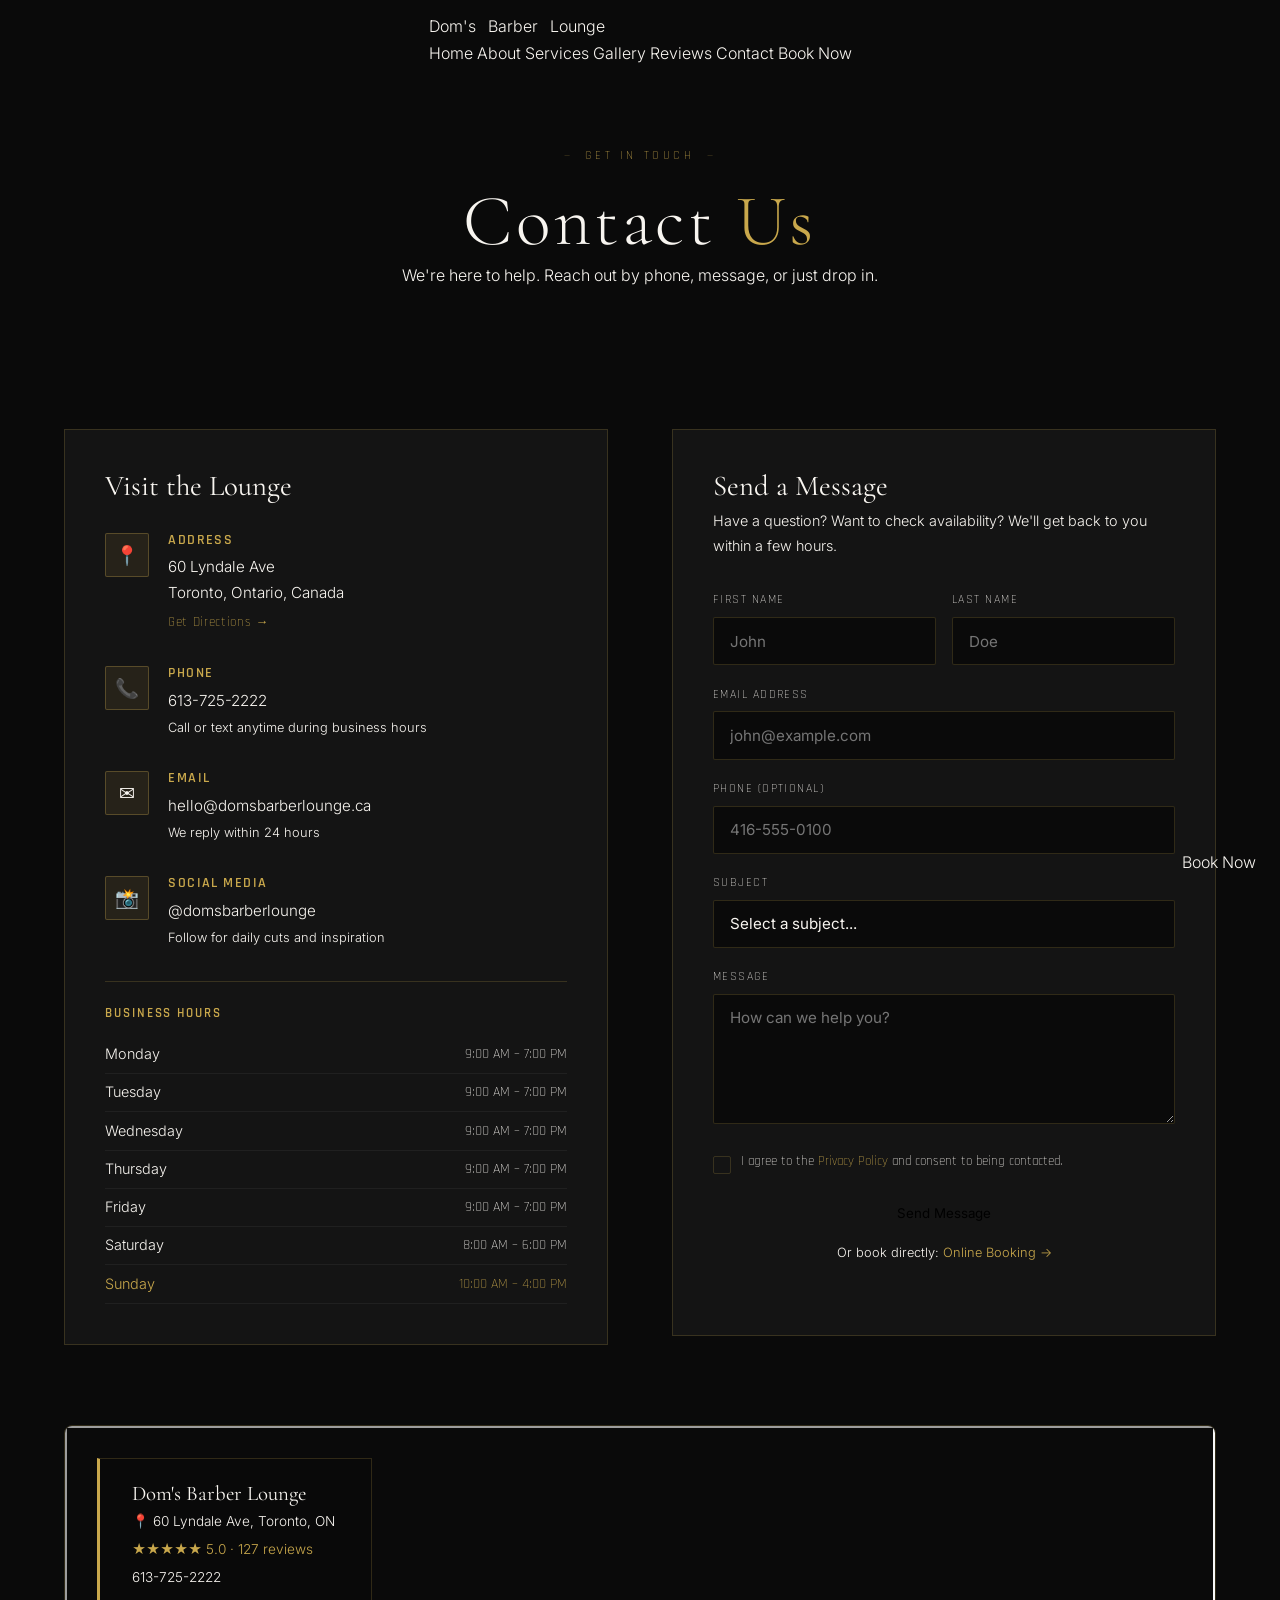
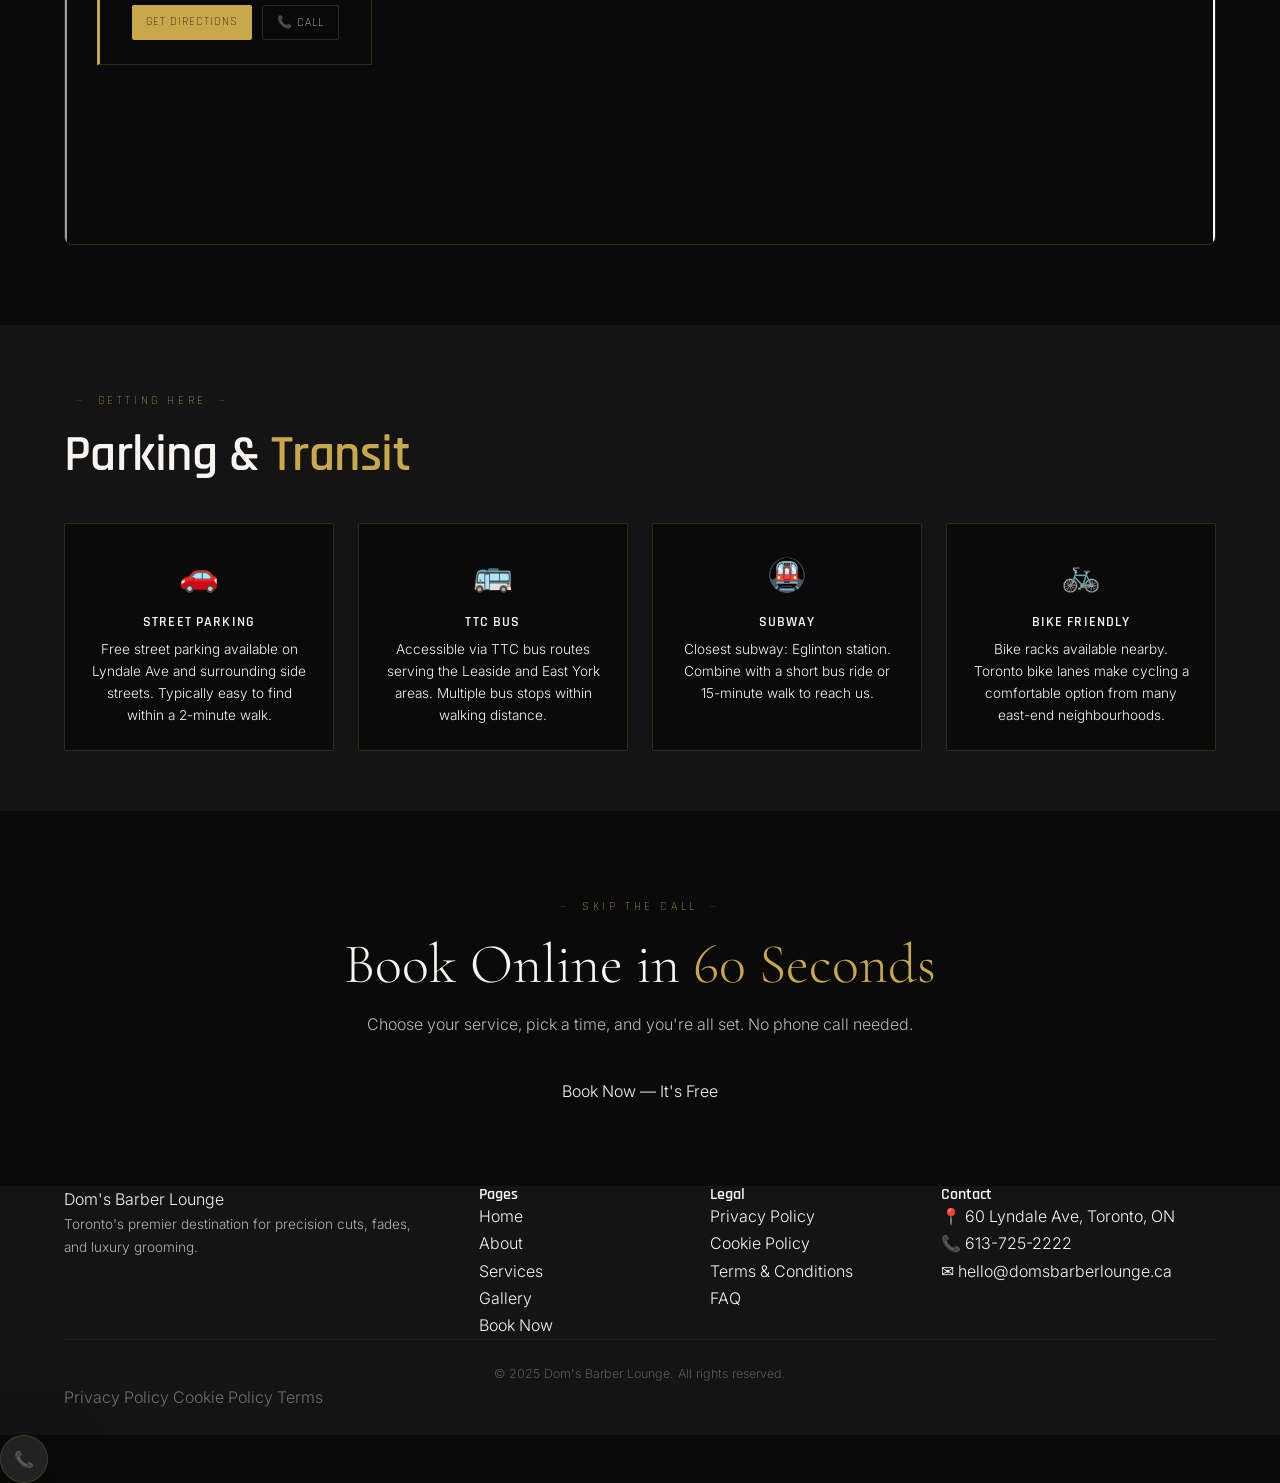
==== pages/contact.html @ 16a7e5fc "Add website" ====
<!DOCTYPE html>
<html lang="en">
<head>
<meta charset="UTF-8">
<meta name="viewport" content="width=device-width, initial-scale=1.0">
<title>Contact – Dom's Barber Lounge | 60 Lyndale Ave Toronto</title>
<meta name="description" content="Contact Dom's Barber Lounge at 60 Lyndale Ave, Toronto. Call 613-725-2222, send a message, or get directions. Book online anytime.">
<link rel="canonical" href="https://domsbarberlounge.ca/pages/contact.html">
<link rel="preconnect" href="https://fonts.googleapis.com">
<link rel="preconnect" href="https://fonts.gstatic.com" crossorigin>
<link href="https://fonts.googleapis.com/css2?family=Cormorant+Garamond:wght@300;400;500;600;700&family=Rajdhani:wght@300;400;500;600;700&family=Inter:wght@300;400;500;600&display=swap" rel="stylesheet">
<link rel="stylesheet" href="../css/style.css">
<style>
.contact-hero{padding:140px 0 60px;background:var(--black);text-align:center}
.contact-hero h1{font-family:var(--font-display);font-size:clamp(2.5rem,6vw,4.5rem);color:var(--white);font-weight:300;letter-spacing:.05em}
.contact-hero h1 span{color:var(--gold)}
.contact-layout{display:grid;grid-template-columns:1fr 1fr;gap:4rem;padding:80px 0;align-items:start}
@media(max-width:768px){.contact-layout{grid-template-columns:1fr;gap:3rem}}
.contact-info-card{background:var(--charcoal);border:1px solid var(--border);padding:2.5rem}
.contact-info-card h2{font-family:var(--font-display);font-size:1.8rem;color:var(--white);font-weight:400;margin-bottom:2rem}
.contact-item{display:flex;gap:1.2rem;margin-bottom:2rem;align-items:flex-start}
.contact-icon{width:44px;height:44px;background:rgba(201,168,76,.1);border:1px solid rgba(201,168,76,.3);display:flex;align-items:center;justify-content:center;font-size:1.2rem;flex-shrink:0;border-radius:2px}
.contact-item-info h3{font-family:var(--font-heading);font-size:.9rem;letter-spacing:.1em;text-transform:uppercase;color:var(--gold);margin-bottom:.3rem}
.contact-item-info p,.contact-item-info a{color:var(--text-muted);font-size:.95rem;text-decoration:none;transition:color .3s}
.contact-item-info a:hover{color:var(--gold)}
.hours-grid{margin-top:2rem;border-top:1px solid var(--border);padding-top:1.5rem}
.hours-grid h3{font-family:var(--font-heading);font-size:.8rem;letter-spacing:.15em;text-transform:uppercase;color:var(--gold);margin-bottom:1rem}
.hours-row{display:flex;justify-content:space-between;padding:.4rem 0;border-bottom:1px solid rgba(255,255,255,.05);font-size:.9rem}
.hours-row .day{color:var(--text-muted)}
.hours-row .time{color:var(--white);font-family:var(--font-heading)}
.hours-row.today .day,.hours-row.today .time{color:var(--gold)}
/* Form */
.contact-form-wrap{background:var(--charcoal);border:1px solid var(--border);padding:2.5rem}
.contact-form-wrap h2{font-family:var(--font-display);font-size:1.8rem;color:var(--white);font-weight:400;margin-bottom:.5rem}
.contact-form-wrap p{color:var(--text-muted);font-size:.9rem;margin-bottom:2rem}
.form-group{margin-bottom:1.2rem}
.form-group label{display:block;font-family:var(--font-heading);font-size:.75rem;letter-spacing:.12em;text-transform:uppercase;color:var(--text-muted);margin-bottom:.4rem}
.form-group input,.form-group textarea,.form-group select{width:100%;background:var(--black);border:1px solid var(--border);color:var(--white);padding:.85rem 1rem;font-family:var(--font-body);font-size:.95rem;outline:none;transition:border-color .3s;box-sizing:border-box;border-radius:2px}
.form-group input:focus,.form-group textarea:focus,.form-group select:focus{border-color:var(--gold)}
.form-group textarea{height:130px;resize:vertical}
.form-group select option{background:var(--black)}
.form-row{display:grid;grid-template-columns:1fr 1fr;gap:1rem}
@media(max-width:500px){.form-row{grid-template-columns:1fr}}
/* Map */
.map-section{padding:0 0 80px}
.map-container{position:relative;border:1px solid var(--border);overflow:hidden}
.map-container iframe{width:100%;height:450px;display:block;filter:grayscale(30%) contrast(1.1)}
.map-overlay-card{position:absolute;top:2rem;left:2rem;background:rgba(10,10,10,.92);border:1px solid var(--border);padding:1.5rem 2rem;backdrop-filter:blur(10px);border-left:3px solid var(--gold)}
.map-overlay-card h3{font-family:var(--font-display);font-size:1.3rem;color:var(--white);font-weight:400}
.map-overlay-card p{color:var(--text-muted);font-size:.85rem;margin:.3rem 0}
.map-overlay-card .gold{color:var(--gold)}
.map-actions{display:flex;gap:.6rem;margin-top:1rem;flex-wrap:wrap}
.map-actions a{font-family:var(--font-heading);font-size:.75rem;letter-spacing:.08em;text-transform:uppercase;padding:.4rem .9rem;border-radius:2px;text-decoration:none;transition:all .3s}
.map-dir{background:var(--gold);color:var(--black)}
.map-dir:hover{background:var(--gold-light)}
.map-call{background:transparent;border:1px solid var(--border);color:var(--white)}
.map-call:hover{border-color:var(--gold);color:var(--gold)}
@media(max-width:500px){.map-overlay-card{position:static;border-left:none;border-top:3px solid var(--gold)}}
/* Parking & Transit */
.practical-section{background:var(--charcoal);padding:60px 0}
.practical-grid{display:grid;grid-template-columns:repeat(auto-fit,minmax(220px,1fr));gap:1.5rem;margin-top:2.5rem}
.practical-card{background:var(--black);border:1px solid var(--border);padding:1.5rem;text-align:center;border-radius:2px}
.practical-card .icon{font-size:2rem;margin-bottom:.8rem}
.practical-card h3{font-family:var(--font-heading);font-size:.9rem;letter-spacing:.08em;text-transform:uppercase;color:var(--white);margin-bottom:.5rem}
.practical-card p{font-size:.85rem;color:var(--text-muted);line-height:1.6}
</style>
</head>
<body>
<nav class="navbar" id="navbar">
  <div class="container">
    <a href="../index.html" class="logo">Dom's <span>Barber</span> Lounge</a>
    <button class="hamburger" id="hamburger" aria-label="Menu"><span></span><span></span><span></span></button>
    <ul class="nav-links" id="navLinks">
      <li><a href="../index.html">Home</a></li>
      <li><a href="about.html">About</a></li>
      <li><a href="services.html">Services</a></li>
      <li><a href="gallery.html">Gallery</a></li>
      <li><a href="reviews.html">Reviews</a></li>
      <li><a href="contact.html" class="active">Contact</a></li>
      <li><a href="book.html" class="btn-nav">Book Now</a></li>
    </ul>
  </div>
</nav>

<section class="contact-hero">
  <div class="container">
    <p class="section-label">Get in Touch</p>
    <h1>Contact <span>Us</span></h1>
    <p>We're here to help. Reach out by phone, message, or just drop in.</p>
  </div>
</section>

<section style="background:var(--black)">
  <div class="container">
    <div class="contact-layout">
      <div>
        <div class="contact-info-card">
          <h2>Visit the Lounge</h2>
          <div class="contact-item">
            <div class="contact-icon">📍</div>
            <div class="contact-item-info">
              <h3>Address</h3>
              <p>60 Lyndale Ave<br>Toronto, Ontario, Canada</p>
              <a href="https://maps.google.com/?q=60+Lyndale+Ave+Toronto+Ontario" target="_blank" rel="noopener" style="display:inline-block;margin-top:.4rem;color:var(--gold);font-family:var(--font-heading);font-size:.8rem;letter-spacing:.05em">Get Directions →</a>
            </div>
          </div>
          <div class="contact-item">
            <div class="contact-icon">📞</div>
            <div class="contact-item-info">
              <h3>Phone</h3>
              <a href="tel:6137252222">613-725-2222</a>
              <p style="font-size:.8rem;margin-top:.2rem">Call or text anytime during business hours</p>
            </div>
          </div>
          <div class="contact-item">
            <div class="contact-icon">✉</div>
            <div class="contact-item-info">
              <h3>Email</h3>
              <a href="mailto:hello@domsbarberlounge.ca">hello@domsbarberlounge.ca</a>
              <p style="font-size:.8rem;margin-top:.2rem">We reply within 24 hours</p>
            </div>
          </div>
          <div class="contact-item">
            <div class="contact-icon">📸</div>
            <div class="contact-item-info">
              <h3>Social Media</h3>
              <a href="https://instagram.com/domsbarberlounge" target="_blank" rel="noopener">@domsbarberlounge</a>
              <p style="font-size:.8rem;margin-top:.2rem">Follow for daily cuts and inspiration</p>
            </div>
          </div>

          <div class="hours-grid">
            <h3>Business Hours</h3>
            <div class="hours-row" id="mon"><span class="day">Monday</span><span class="time">9:00 AM – 7:00 PM</span></div>
            <div class="hours-row" id="tue"><span class="day">Tuesday</span><span class="time">9:00 AM – 7:00 PM</span></div>
            <div class="hours-row" id="wed"><span class="day">Wednesday</span><span class="time">9:00 AM – 7:00 PM</span></div>
            <div class="hours-row" id="thu"><span class="day">Thursday</span><span class="time">9:00 AM – 7:00 PM</span></div>
            <div class="hours-row" id="fri"><span class="day">Friday</span><span class="time">9:00 AM – 7:00 PM</span></div>
            <div class="hours-row" id="sat"><span class="day">Saturday</span><span class="time">8:00 AM – 6:00 PM</span></div>
            <div class="hours-row" id="sun"><span class="day">Sunday</span><span class="time">10:00 AM – 4:00 PM</span></div>
          </div>
        </div>
      </div>

      <div class="contact-form-wrap">
        <h2>Send a Message</h2>
        <p>Have a question? Want to check availability? We'll get back to you within a few hours.</p>
        <div class="form-row">
          <div class="form-group">
            <label for="cfName">First Name</label>
            <input type="text" id="cfName" placeholder="John" autocomplete="given-name">
          </div>
          <div class="form-group">
            <label for="cfLast">Last Name</label>
            <input type="text" id="cfLast" placeholder="Doe" autocomplete="family-name">
          </div>
        </div>
        <div class="form-group">
          <label for="cfEmail">Email Address</label>
          <input type="email" id="cfEmail" placeholder="john@example.com" autocomplete="email">
        </div>
        <div class="form-group">
          <label for="cfPhone">Phone (optional)</label>
          <input type="tel" id="cfPhone" placeholder="416-555-0100" autocomplete="tel">
        </div>
        <div class="form-group">
          <label for="cfSubject">Subject</label>
          <select id="cfSubject">
            <option value="">Select a subject...</option>
            <option>Booking Question</option>
            <option>Pricing Inquiry</option>
            <option>Service Question</option>
            <option>Event / Group Booking</option>
            <option>Partnership / Collaboration</option>
            <option>Other</option>
          </select>
        </div>
        <div class="form-group">
          <label for="cfMessage">Message</label>
          <textarea id="cfMessage" placeholder="How can we help you?"></textarea>
        </div>
        <div class="form-group" style="display:flex;align-items:center;gap:.6rem">
          <input type="checkbox" id="cfConsent" style="width:auto;background:none;border:1px solid var(--border);padding:0;width:18px;height:18px;accent-color:var(--gold)">
          <label for="cfConsent" style="font-size:.8rem;text-transform:none;letter-spacing:0;color:var(--text-muted);cursor:pointer">I agree to the <a href="privacy-policy.html" style="color:var(--gold)">Privacy Policy</a> and consent to being contacted.</label>
        </div>
        <button class="btn-primary" onclick="submitContact()" style="width:100%">Send Message</button>
        <p style="font-size:.8rem;color:var(--text-muted);margin-top:1rem;text-align:center">Or book directly: <a href="book.html" style="color:var(--gold)">Online Booking →</a></p>
      </div>
    </div>
  </div>
</section>

<!-- Map -->
<section class="map-section" style="background:var(--black)">
  <div class="container">
    <div class="map-container">
      <iframe
        src="https://www.google.com/maps/embed?pb=!1m18!1m12!1m3!1d2884.9!2d-79.35!3d43.69!2m3!1f0!2f0!3f0!3m2!1i1024!2i768!4f13.1!3m3!1m2!1s0x0%3A0x0!2s60+Lyndale+Ave%2C+Toronto%2C+ON!5e0!3m2!1sen!2sca!4v1"
        loading="lazy"
        referrerpolicy="no-referrer-when-downgrade"
        title="Dom's Barber Lounge location map"
        aria-label="Map showing Dom's Barber Lounge at 60 Lyndale Ave Toronto">
      </iframe>
      <div class="map-overlay-card">
        <h3>Dom's Barber Lounge</h3>
        <p>📍 60 Lyndale Ave, Toronto, ON</p>
        <p class="gold">★★★★★ 5.0 · 127 reviews</p>
        <p style="margin-top:.3rem">613-725-2222</p>
        <div class="map-actions">
          <a href="https://maps.google.com/?q=60+Lyndale+Ave+Toronto+Ontario" target="_blank" rel="noopener" class="map-dir">Get Directions</a>
          <a href="tel:6137252222" class="map-call">📞 Call</a>
        </div>
      </div>
    </div>
  </div>
</section>

<!-- Practical Info -->
<section class="practical-section">
  <div class="container">
    <p class="section-label">Getting Here</p>
    <h2 class="section-title">Parking & <span class="gold">Transit</span></h2>
    <div class="practical-grid">
      <div class="practical-card">
        <div class="icon">🚗</div>
        <h3>Street Parking</h3>
        <p>Free street parking available on Lyndale Ave and surrounding side streets. Typically easy to find within a 2-minute walk.</p>
      </div>
      <div class="practical-card">
        <div class="icon">🚌</div>
        <h3>TTC Bus</h3>
        <p>Accessible via TTC bus routes serving the Leaside and East York areas. Multiple bus stops within walking distance.</p>
      </div>
      <div class="practical-card">
        <div class="icon">🚇</div>
        <h3>Subway</h3>
        <p>Closest subway: Eglinton station. Combine with a short bus ride or 15-minute walk to reach us.</p>
      </div>
      <div class="practical-card">
        <div class="icon">🚲</div>
        <h3>Bike Friendly</h3>
        <p>Bike racks available nearby. Toronto bike lanes make cycling a comfortable option from many east-end neighbourhoods.</p>
      </div>
    </div>
  </div>
</section>

<section class="booking-banner">
  <div class="container" style="text-align:center">
    <p class="section-label">Skip the Call</p>
    <h2 style="font-family:var(--font-display);font-size:clamp(2rem,5vw,3.5rem);color:var(--white);font-weight:300">Book Online in <span class="gold">60 Seconds</span></h2>
    <p style="color:rgba(255,255,255,.7);margin:1rem 0 2.5rem">Choose your service, pick a time, and you're all set. No phone call needed.</p>
    <a href="book.html" class="btn-primary">Book Now — It's Free</a>
  </div>
</section>

<footer class="footer">
  <div class="container">
    <div class="footer-grid">
      <div class="footer-brand">
        <div class="footer-logo">Dom's <span>Barber</span> Lounge</div>
        <p>Toronto's premier destination for precision cuts, fades, and luxury grooming.</p>
      </div>
      <div class="footer-links"><h4>Pages</h4><ul>
        <li><a href="../index.html">Home</a></li>
        <li><a href="about.html">About</a></li>
        <li><a href="services.html">Services</a></li>
        <li><a href="gallery.html">Gallery</a></li>
        <li><a href="book.html">Book Now</a></li>
      </ul></div>
      <div class="footer-links"><h4>Legal</h4><ul>
        <li><a href="privacy-policy.html">Privacy Policy</a></li>
        <li><a href="cookie-policy.html">Cookie Policy</a></li>
        <li><a href="terms.html">Terms & Conditions</a></li>
        <li><a href="faq.html">FAQ</a></li>
      </ul></div>
      <div class="footer-contact"><h4>Contact</h4>
        <p>📍 60 Lyndale Ave, Toronto, ON</p>
        <p>📞 <a href="tel:6137252222">613-725-2222</a></p>
        <p>✉ hello@domsbarberlounge.ca</p>
      </div>
    </div>
    <div class="footer-bottom">
      <p>&copy; 2025 Dom's Barber Lounge. All rights reserved.</p>
      <div class="footer-legal">
        <a href="privacy-policy.html">Privacy Policy</a>
        <a href="cookie-policy.html">Cookie Policy</a>
        <a href="terms.html">Terms</a>
      </div>
    </div>
  </div>
</footer>

<a href="book.html" class="sticky-book">Book Now</a>
<a href="tel:6137252222" class="sticky-call">📞</a>

<script src="../js/main.js"></script>
<script>
// Highlight today's hours
const days = ['sun','mon','tue','wed','thu','fri','sat'];
const today = days[new Date().getDay()];
const todayRow = document.getElementById(today);
if(todayRow) todayRow.classList.add('today');

function submitContact() {
  const name = document.getElementById('cfName').value.trim();
  const email = document.getElementById('cfEmail').value.trim();
  const msg = document.getElementById('cfMessage').value.trim();
  const consent = document.getElementById('cfConsent').checked;
  if(!name || !email || !msg) { alert('Please fill in all required fields.'); return; }
  if(!consent) { alert('Please agree to the Privacy Policy to proceed.'); return; }
  const btn = document.querySelector('.contact-form-wrap .btn-primary');
  btn.textContent = '✓ Message Sent! We\'ll be in touch soon.';
  btn.style.background = '#2d7a2d';
  btn.disabled = true;
  setTimeout(() => { btn.textContent = 'Send Message'; btn.style.background = ''; btn.disabled = false; }, 5000);
}
</script>
</body>
</html>
---- css/style.css ----
/* ========================================
   DOM'S BARBER LOUNGE — PREMIUM CSS
   Version 1.0 | domsbarberlounge.ca
   ======================================== */

/* ── CSS VARIABLES ── */
:root {
  --black: #0a0a0a;
  --charcoal: #141414;
  --dark: #1a1a1a;
  --dark-2: #222222;
  --dark-3: #2a2a2a;
  --white: #f8f5f0;
  --white-dim: rgba(248,245,240,0.7);
  --gold: #c9a84c;
  --gold-light: #e6c872;
  --gold-dim: rgba(201,168,76,0.3);
  --gold-bg: rgba(201,168,76,0.08);
  --border: rgba(201,168,76,0.2);
  --border-subtle: rgba(248,245,240,0.08);
  --shadow: 0 20px 60px rgba(0,0,0,0.5);
  --shadow-gold: 0 0 40px rgba(201,168,76,0.15);
  --radius: 4px;
  --radius-lg: 8px;
  --font-display: 'Cormorant Garamond', Georgia, serif;
  --font-heading: 'Rajdhani', 'Arial Narrow', sans-serif;
  --font-body: 'Inter', system-ui, sans-serif;
  --transition: all 0.3s cubic-bezier(0.4, 0, 0.2, 1);
  --nav-height: 80px;
}

/* ── RESET & BASE ── */
*, *::before, *::after { box-sizing: border-box; margin: 0; padding: 0; }

html {
  scroll-behavior: smooth;
  font-size: 16px;
  -webkit-text-size-adjust: 100%;
}

body {
  background: var(--black);
  color: var(--white);
  font-family: var(--font-body);
  font-weight: 300;
  line-height: 1.7;
  overflow-x: hidden;
}

img { max-width: 100%; height: auto; display: block; }
a { color: inherit; text-decoration: none; transition: var(--transition); }
a:hover { color: var(--gold); }
ul { list-style: none; }
button { cursor: pointer; font-family: inherit; border: none; background: none; }

/* Skip to content for accessibility */
.skip-link {
  position: absolute; top: -40px; left: 0; background: var(--gold);
  color: var(--black); padding: 8px 16px; z-index: 9999;
  transition: top 0.3s;
}
.skip-link:focus { top: 0; }

/* ── TYPOGRAPHY ── */
h1, h2, h3, h4 { font-family: var(--font-heading); font-weight: 600; line-height: 1.1; }
h1 { font-size: clamp(3rem, 8vw, 7rem); letter-spacing: -0.02em; }
h2 { font-size: clamp(2rem, 5vw, 3.5rem); }
h3 { font-size: clamp(1.2rem, 3vw, 1.8rem); }

.gold { color: var(--gold); }
.gold-link { color: var(--gold); }
.gold-link:hover { color: var(--gold-light); }

/* ── LAYOUT ── */
.container {
  max-width: 1200px;
  margin: 0 auto;
  padding: 0 24px;
}

.section {
  padding: 100px 0;
}

.dark-section {
  background: var(--charcoal);
}

/* ── BUTTONS ── */
.btn-gold {
  display: inline-flex;
  align-items: center;
  gap: 8px;
  background: var(--gold);
  color: var(--black);
  font-family: var(--font-heading);
  font-weight: 600;
  font-size: 0.95rem;
  letter-spacing: 0.08em;
  text-transform: uppercase;
  padding: 14px 28px;
  border-radius: var(--radius);
  transition: var(--transition);
  border: 1px solid var(--gold);
  cursor: pointer;
}
.btn-gold:hover {
  background: var(--gold-light);
  border-color: var(--gold-light);
  color: var(--black);
  transform: translateY(-2px);
  box-shadow: 0 8px 30px rgba(201,168,76,0.3);
}
.btn-gold.btn-lg { padding: 18px 36px; font-size: 1rem; }

.btn-outline {
  display: inline-flex;
  align-items: center;
  gap: 8px;
  background: transparent;
  color: var(--white);
  font-family: var(--font-heading);
  font-weight: 600;
  font-size: 0.95rem;
  letter-spacing: 0.08em;
  text-transform: uppercase;
  padding: 14px 28px;
  border-radius: var(--radius);
  border: 1px solid rgba(248,245,240,0.3);
  transition: var(--transition);
  cursor: pointer;
}
.btn-outline:hover {
  border-color: var(--gold);
  color: var(--gold);
  transform: translateY(-2px);
}
.btn-outline.btn-lg { padding: 18px 36px; font-size: 1rem; }

.btn-outline-sm {
  display: inline-flex;
  align-items: center;
  gap: 6px;
  background: transparent;
  color: var(--white-dim);
  font-family: var(--font-heading);
  font-size: 0.8rem;
  letter-spacing: 0.06em;
  text-transform: uppercase;
  padding: 8px 16px;
  border-radius: var(--radius);
  border: 1px solid var(--border-subtle);
  transition: var(--transition);
  cursor: pointer;
}
.btn-outline-sm:hover {
  border-color: var(--gold);
  color: var(--gold);
}

.btn-text {
  background: none;
  border: none;
  color: var(--white-dim);
  font-size: 0.85rem;
  cursor: pointer;
  margin-top: 12px;
  display: block;
  width: 100%;
  text-align: center;
  transition: color 0.2s;
}
.btn-text:hover { color: var(--white); }

/* ── SECTION HEADERS ── */
.section-header {
  text-align: center;
  margin-bottom: 64px;
}
.section-label {
  display: inline-block;
  font-family: var(--font-heading);
  font-size: 0.75rem;
  letter-spacing: 0.3em;
  text-transform: uppercase;
  color: var(--gold);
  margin-bottom: 16px;
  position: relative;
}
.section-label::before,
.section-label::after {
  content: '—';
  margin: 0 12px;
  opacity: 0.5;
}
.section-title {
  font-family: var(--font-heading);
  font-size: clamp(2rem, 4vw, 3.2rem);
  font-weight: 600;
  letter-spacing: -0.01em;
  margin-bottom: 16px;
}
.section-sub {
  color: var(--white-dim);
  font-size: 1.05rem;
  max-width: 500px;
  margin: 0 auto;
}
.section-cta {
  display: flex;
  justify-content: center;
  gap: 16px;
  margin-top: 48px;
  flex-wrap: wrap;
}

/* ── COOKIE BANNER ── */
.cookie-banner {
  position: fixed;
  bottom: 24px;
  left: 50%;
  transform: translateX(-50%);
  background: var(--dark-2);
  border: 1px solid var(--border);
  border-radius: var(--radius-lg);
  padding: 20px 28px;
  z-index: 10000;
  max-width: 600px;
  width: calc(100% - 48px);
  box-shadow: var(--shadow);
  backdrop-filter: blur(20px);
  animation: slideUp 0.4s ease;
}
.cookie-content {
  display: flex;
  align-items: center;
  gap: 20px;
  flex-wrap: wrap;
}
.cookie-content p { font-size: 0.88rem; color: var(--white-dim); flex: 1; min-width: 200px; }
.cookie-content a { color: var(--gold); }
.cookie-btns { display: flex; gap: 10px; align-items: center; }

/* ── NAVBAR ── */
.navbar {
  position: fixed;
  top: 0;
  left: 0;
  right: 0;
  z-index: 1000;
  height: var(--nav-height);
  display: flex;
  align-items: center;
  transition: var(--transition);
  background: transparent;
}
.navbar.scrolled {
  background: rgba(10,10,10,0.95);
  backdrop-filter: blur(20px);
  border-bottom: 1px solid var(--border);
  box-shadow: 0 4px 30px rgba(0,0,0,0.5);
}
.nav-container {
  max-width: 1200px;
  margin: 0 auto;
  padding: 0 24px;
  display: flex;
  align-items: center;
  gap: 32px;
  width: 100%;
}
.logo {
  display: flex;
  align-items: center;
  gap: 12px;
  text-decoration: none;
  flex-shrink: 0;
}
.logo-icon {
  color: var(--gold);
  font-size: 1.2rem;
  line-height: 1;
}
.logo-text {
  display: flex;
  flex-direction: column;
  line-height: 1;
}
.logo-main {
  font-family: var(--font-heading);
  font-size: 1.3rem;
  font-weight: 700;
  letter-spacing: 0.2em;
  color: var(--white);
}
.logo-sub {
  font-family: var(--font-heading);
  font-size: 0.55rem;
  letter-spacing: 0.35em;
  color: var(--gold);
  margin-top: 2px;
}
.nav-links {
  display: flex;
  align-items: center;
  gap: 4px;
  flex: 1;
  justify-content: center;
}
.nav-link {
  font-family: var(--font-heading);
  font-size: 0.82rem;
  letter-spacing: 0.15em;
  text-transform: uppercase;
  color: var(--white-dim);
  padding: 8px 12px;
  border-radius: var(--radius);
  transition: var(--transition);
  position: relative;
}
.nav-link::after {
  content: '';
  position: absolute;
  bottom: 4px; left: 12px; right: 12px;
  height: 1px;
  background: var(--gold);
  transform: scaleX(0);
  transition: transform 0.3s ease;
}
.nav-link:hover, .nav-link.active {
  color: var(--white);
}
.nav-link:hover::after, .nav-link.active::after {
  transform: scaleX(1);
}
.nav-cta {
  display: flex;
  align-items: center;
  gap: 12px;
  flex-shrink: 0;
}
.btn-call {
  display: flex;
  align-items: center;
  gap: 6px;
  font-family: var(--font-heading);
  font-size: 0.82rem;
  letter-spacing: 0.08em;
  color: var(--white-dim);
  transition: var(--transition);
}
.btn-call:hover { color: var(--gold); }
.hamburger {
  display: none;
  flex-direction: column;
  gap: 5px;
  padding: 8px;
  cursor: pointer;
  background: none;
  border: none;
  margin-left: auto;
}
.hamburger span {
  display: block;
  width: 24px;
  height: 2px;
  background: var(--white);
  transition: var(--transition);
  border-radius: 2px;
}
.hamburger.open span:nth-child(1) { transform: rotate(45deg) translate(5px, 5px); }
.hamburger.open span:nth-child(2) { opacity: 0; }
.hamburger.open span:nth-child(3) { transform: rotate(-45deg) translate(5px, -5px); }

/* ── MOBILE MENU ── */
.mobile-menu {
  position: fixed;
  top: var(--nav-height);
  left: 0;
  right: 0;
  background: var(--charcoal);
  border-bottom: 1px solid var(--border);
  z-index: 999;
  padding: 24px;
  transform: translateY(-100%);
  opacity: 0;
  pointer-events: none;
  transition: all 0.35s cubic-bezier(0.4,0,0.2,1);
}
.mobile-menu.open {
  transform: translateY(0);
  opacity: 1;
  pointer-events: all;
}
.mobile-menu ul { display: flex; flex-direction: column; gap: 4px; }
.mobile-menu a {
  display: block;
  font-family: var(--font-heading);
  font-size: 1.1rem;
  letter-spacing: 0.1em;
  text-transform: uppercase;
  color: var(--white-dim);
  padding: 12px 16px;
  border-radius: var(--radius);
  transition: var(--transition);
}
.mobile-menu a:hover { color: var(--gold); background: var(--gold-bg); }

/* ── HERO ── */
.hero {
  position: relative;
  min-height: 100vh;
  display: flex;
  align-items: center;
  justify-content: center;
  overflow: hidden;
  padding: var(--nav-height) 24px 0;
}
.hero-bg {
  position: absolute;
  inset: 0;
  z-index: 0;
}
.hero-grid {
  position: absolute;
  inset: 0;
  background-image:
    linear-gradient(rgba(201,168,76,0.04) 1px, transparent 1px),
    linear-gradient(90deg, rgba(201,168,76,0.04) 1px, transparent 1px);
  background-size: 60px 60px;
  animation: gridFade 8s ease-in-out infinite alternate;
}
.hero-gradient {
  position: absolute;
  inset: 0;
  background:
    radial-gradient(ellipse 80% 60% at 50% 40%, rgba(201,168,76,0.08) 0%, transparent 60%),
    radial-gradient(ellipse 60% 80% at 20% 60%, rgba(201,168,76,0.04) 0%, transparent 50%),
    linear-gradient(180deg, rgba(10,10,10,0) 0%, rgba(10,10,10,0.4) 60%, rgba(10,10,10,0.9) 100%);
}
.hero-content {
  position: relative;
  z-index: 1;
  text-align: center;
  max-width: 900px;
}
.hero-badge {
  display: inline-flex;
  align-items: center;
  gap: 10px;
  background: var(--gold-bg);
  border: 1px solid var(--border);
  border-radius: 100px;
  padding: 8px 20px;
  font-size: 0.82rem;
  color: var(--white-dim);
  margin-bottom: 32px;
  animation: fadeInDown 0.8s ease 0.2s both;
}
.hero-badge .star { color: var(--gold); font-size: 0.75rem; }
.hero-title {
  font-family: var(--font-heading);
  font-size: clamp(3.5rem, 10vw, 8rem);
  font-weight: 700;
  letter-spacing: 0.05em;
  line-height: 0.95;
  margin-bottom: 32px;
  display: flex;
  flex-direction: column;
  gap: 4px;
}
.title-line {
  display: block;
  animation: fadeInUp 0.8s ease both;
}
.title-line:nth-child(1) { animation-delay: 0.4s; }
.title-line:nth-child(2) { animation-delay: 0.6s; }
.title-line:nth-child(3) { animation-delay: 0.8s; }
.title-line.gold { color: var(--gold); font-style: italic; font-family: var(--font-display); font-size: 0.85em; }
.hero-sub {
  font-size: clamp(1rem, 2vw, 1.15rem);
  color: var(--white-dim);
  margin-bottom: 40px;
  line-height: 1.6;
  animation: fadeInUp 0.8s ease 1s both;
}
.hero-btns {
  display: flex;
  justify-content: center;
  gap: 16px;
  flex-wrap: wrap;
  margin-bottom: 64px;
  animation: fadeInUp 0.8s ease 1.2s both;
}
.hero-stats {
  display: flex;
  justify-content: center;
  align-items: center;
  gap: 0;
  animation: fadeInUp 0.8s ease 1.4s both;
}
.stat {
  display: flex;
  flex-direction: column;
  align-items: center;
  padding: 0 40px;
}
.stat-num {
  font-family: var(--font-heading);
  font-size: 2rem;
  font-weight: 700;
  color: var(--gold);
  line-height: 1;
}
.stat-label {
  font-size: 0.75rem;
  letter-spacing: 0.1em;
  color: var(--white-dim);
  margin-top: 4px;
  text-transform: uppercase;
}
.stat-divider {
  width: 1px;
  height: 40px;
  background: var(--border);
  flex-shrink: 0;
}
.hero-scroll {
  position: absolute;
  bottom: 40px;
  left: 50%;
  transform: translateX(-50%);
  display: flex;
  flex-direction: column;
  align-items: center;
  gap: 8px;
  z-index: 1;
  animation: fadeIn 1s ease 2s both;
}
.scroll-line {
  width: 1px;
  height: 40px;
  background: linear-gradient(180deg, var(--gold) 0%, transparent 100%);
  animation: scrollPulse 2s ease-in-out infinite;
}
.hero-scroll span {
  font-family: var(--font-heading);
  font-size: 0.65rem;
  letter-spacing: 0.3em;
  color: var(--white-dim);
  writing-mode: vertical-lr;
  text-transform: uppercase;
}

/* ── TRUST BAR ── */
.trust-bar {
  background: var(--charcoal);
  border-top: 1px solid var(--border);
  border-bottom: 1px solid var(--border);
  padding: 24px 0;
}
.trust-items {
  display: flex;
  justify-content: center;
  align-items: center;
  gap: 40px;
  flex-wrap: wrap;
}
.trust-item {
  display: flex;
  align-items: center;
  gap: 10px;
  font-family: var(--font-heading);
  font-size: 0.85rem;
  letter-spacing: 0.08em;
  text-transform: uppercase;
  color: var(--white-dim);
}

/* ── SERVICES ── */
.services-grid {
  display: grid;
  grid-template-columns: repeat(auto-fit, minmax(300px, 1fr));
  gap: 24px;
}
.service-card {
  background: var(--charcoal);
  border: 1px solid var(--border-subtle);
  border-radius: var(--radius-lg);
  padding: 36px 32px;
  transition: var(--transition);
  position: relative;
  overflow: hidden;
}
.service-card::before {
  content: '';
  position: absolute;
  top: 0; left: 0; right: 0;
  height: 2px;
  background: linear-gradient(90deg, transparent, var(--gold), transparent);
  transform: scaleX(0);
  transition: transform 0.4s ease;
}
.service-card:hover {
  border-color: var(--border);
  transform: translateY(-4px);
  box-shadow: var(--shadow-gold);
}
.service-card:hover::before { transform: scaleX(1); }
.service-card.featured {
  border-color: var(--gold);
  background: linear-gradient(135deg, var(--charcoal) 0%, rgba(201,168,76,0.05) 100%);
}
.service-badge {
  display: inline-block;
  background: var(--gold);
  color: var(--black);
  font-family: var(--font-heading);
  font-size: 0.7rem;
  letter-spacing: 0.15em;
  text-transform: uppercase;
  padding: 4px 12px;
  border-radius: 100px;
  margin-bottom: 16px;
  font-weight: 700;
}
.service-icon {
  margin-bottom: 20px;
  display: flex;
  align-items: center;
  justify-content: flex-start;
}
.service-card h3 {
  font-family: var(--font-heading);
  font-size: 1.4rem;
  font-weight: 600;
  letter-spacing: 0.05em;
  margin-bottom: 12px;
  color: var(--white);
}
.service-card p {
  color: var(--white-dim);
  font-size: 0.9rem;
  line-height: 1.6;
  margin-bottom: 16px;
}
.price {
  display: block;
  font-family: var(--font-heading);
  font-size: 1.5rem;
  font-weight: 700;
  color: var(--gold);
  margin-bottom: 16px;
}
.service-link {
  font-family: var(--font-heading);
  font-size: 0.82rem;
  letter-spacing: 0.1em;
  text-transform: uppercase;
  color: var(--gold);
  transition: var(--transition);
}
.service-link:hover { letter-spacing: 0.15em; }

/* ── GALLERY ── */
.gallery-grid {
  display: grid;
  grid-template-columns: repeat(auto-fit, minmax(300px, 1fr));
  gap: 24px;
}
.gallery-item {
  border-radius: var(--radius-lg);
  overflow: hidden;
  border: 1px solid var(--border-subtle);
  cursor: pointer;
  transition: var(--transition);
}
.gallery-item:hover {
  border-color: var(--border);
  transform: translateY(-4px);
  box-shadow: var(--shadow);
}
.before-after {
  display: grid;
  grid-template-columns: 1fr 1fr;
  height: 220px;
}
.ba-img {
  position: relative;
  overflow: hidden;
}
.placeholder-img {
  width: 100%;
  height: 100%;
  display: flex;
  flex-direction: column;
  align-items: center;
  justify-content: center;
  gap: 8px;
}
.ba-overlay {
  position: absolute;
  bottom: 8px;
  left: 50%;
  transform: translateX(-50%);
  font-family: var(--font-heading);
  font-size: 0.65rem;
  letter-spacing: 0.2em;
  background: rgba(0,0,0,0.7);
  color: var(--white-dim);
  padding: 3px 10px;
  border-radius: 100px;
  z-index: 2;
  pointer-events: none;
}
.ba-overlay.gold-overlay { background: var(--gold); color: var(--black); }
.gallery-info {
  padding: 16px 20px;
  background: var(--dark);
}
.gallery-info h4 {
  font-family: var(--font-heading);
  font-size: 1rem;
  letter-spacing: 0.05em;
  margin-bottom: 4px;
}
.gallery-info span { font-size: 0.8rem; color: var(--white-dim); }

/* ── WHY SECTION ── */
.why-layout {
  display: grid;
  grid-template-columns: 1fr 1fr;
  gap: 80px;
  align-items: center;
}
.why-desc {
  color: var(--white-dim);
  font-size: 1rem;
  line-height: 1.7;
  margin-bottom: 32px;
}
.why-list { display: flex; flex-direction: column; gap: 24px; }
.why-item {
  display: flex;
  gap: 16px;
  align-items: flex-start;
}
.why-icon {
  color: var(--gold);
  font-size: 1rem;
  flex-shrink: 0;
  margin-top: 4px;
}
.why-item h4 {
  font-family: var(--font-heading);
  font-size: 1.05rem;
  font-weight: 600;
  letter-spacing: 0.05em;
  margin-bottom: 4px;
}
.why-item p { font-size: 0.88rem; color: var(--white-dim); }
.why-visual {
  display: flex;
  flex-direction: column;
  gap: 24px;
}
.why-card {
  background: var(--charcoal);
  border: 1px solid var(--border);
  border-radius: var(--radius-lg);
  padding: 40px;
  text-align: center;
  box-shadow: var(--shadow-gold);
}
.why-number {
  font-family: var(--font-heading);
  font-size: 5rem;
  font-weight: 700;
  color: var(--white);
  line-height: 1;
  margin-bottom: 8px;
}
.why-number span { color: var(--gold); }
.why-card p { color: var(--white-dim); font-size: 0.9rem; margin-bottom: 8px; }
.stars-row { color: var(--gold); letter-spacing: 0.1em; font-size: 1rem; }
.stars-row.small { font-size: 0.8rem; }
.why-card span { font-size: 0.8rem; color: var(--white-dim); }
.why-badge-grid {
  display: grid;
  grid-template-columns: 1fr 1fr;
  gap: 16px;
}
.badge-item {
  background: var(--charcoal);
  border: 1px solid var(--border-subtle);
  border-radius: var(--radius);
  padding: 24px;
  text-align: center;
  transition: var(--transition);
}
.badge-item:hover { border-color: var(--border); }
.badge-num {
  display: block;
  font-family: var(--font-heading);
  font-size: 2rem;
  font-weight: 700;
  color: var(--gold);
  line-height: 1;
  margin-bottom: 4px;
}
.badge-item span:last-child { font-size: 0.75rem; color: var(--white-dim); letter-spacing: 0.1em; text-transform: uppercase; }

/* ── REVIEWS ── */
.rating-summary {
  display: flex;
  justify-content: center;
  align-items: center;
  gap: 20px;
  margin-top: 8px;
}
.big-rating {
  font-family: var(--font-heading);
  font-size: 4rem;
  font-weight: 700;
  color: var(--gold);
  line-height: 1;
}
.reviews-grid {
  display: grid;
  grid-template-columns: repeat(auto-fit, minmax(300px, 1fr));
  gap: 24px;
}
.review-card {
  background: var(--dark);
  border: 1px solid var(--border-subtle);
  border-radius: var(--radius-lg);
  padding: 28px;
  transition: var(--transition);
}
.review-card:hover {
  border-color: var(--border);
  transform: translateY(-3px);
}
.review-header {
  display: flex;
  align-items: center;
  gap: 12px;
  margin-bottom: 16px;
}
.reviewer-avatar {
  width: 44px;
  height: 44px;
  border-radius: 50%;
  background: var(--dark-3);
  display: flex;
  align-items: center;
  justify-content: center;
  font-family: var(--font-heading);
  font-size: 1.1rem;
  font-weight: 700;
  color: var(--white);
  flex-shrink: 0;
}
.review-header h4 {
  font-family: var(--font-heading);
  font-size: 1rem;
  font-weight: 600;
  letter-spacing: 0.03em;
}
.google-icon {
  width: 28px;
  height: 28px;
  background: #4285f4;
  color: white;
  border-radius: 50%;
  display: flex;
  align-items: center;
  justify-content: center;
  font-weight: 700;
  font-size: 0.85rem;
  margin-left: auto;
  flex-shrink: 0;
}
.review-card p {
  color: var(--white-dim);
  font-size: 0.88rem;
  line-height: 1.7;
  margin-bottom: 12px;
  font-style: italic;
}
.review-date {
  font-size: 0.75rem;
  color: rgba(248,245,240,0.4);
}

/* ── MEET THE BARBER ── */
.meet-layout {
  display: grid;
  grid-template-columns: 1fr 1.5fr;
  gap: 80px;
  align-items: center;
}
.meet-photo-frame {
  position: relative;
  aspect-ratio: 3/4;
  max-width: 400px;
}
.meet-photo-placeholder {
  width: 100%;
  height: 100%;
  background: var(--dark-2);
  border: 1px solid var(--border);
  border-radius: var(--radius-lg);
  display: flex;
  flex-direction: column;
  align-items: center;
  justify-content: center;
  gap: 16px;
  font-family: var(--font-heading);
  font-size: 2rem;
  font-weight: 700;
  letter-spacing: 0.2em;
  color: var(--gold);
}
.meet-badge-floating {
  position: absolute;
  bottom: 20px;
  right: -20px;
  background: var(--gold);
  color: var(--black);
  padding: 12px 20px;
  border-radius: var(--radius);
  display: flex;
  align-items: center;
  gap: 8px;
  font-family: var(--font-heading);
  font-size: 0.8rem;
  font-weight: 700;
  letter-spacing: 0.1em;
  text-transform: uppercase;
  box-shadow: 0 10px 30px rgba(201,168,76,0.3);
}
.meet-desc {
  color: var(--white-dim);
  font-size: 1rem;
  line-height: 1.7;
  margin-bottom: 16px;
}
.meet-credentials {
  display: flex;
  flex-direction: column;
  gap: 12px;
  margin-top: 24px;
}
.credential {
  display: flex;
  align-items: center;
  gap: 12px;
  font-size: 0.9rem;
  color: var(--white-dim);
}
.credential-icon { color: var(--gold); flex-shrink: 0; }

/* ── BOOKING BANNER ── */
.booking-banner {
  position: relative;
  padding: 80px 0;
  overflow: hidden;
  text-align: center;
}
.banner-bg {
  position: absolute;
  inset: 0;
  background: linear-gradient(135deg, rgba(201,168,76,0.12) 0%, rgba(201,168,76,0.03) 100%);
  border-top: 1px solid var(--border);
  border-bottom: 1px solid var(--border);
}
.banner-content { position: relative; z-index: 1; }
.banner-content h2 {
  font-family: var(--font-heading);
  font-size: clamp(2rem, 4vw, 3rem);
  margin-bottom: 16px;
}
.banner-content p {
  color: var(--white-dim);
  font-size: 1.05rem;
  margin-bottom: 40px;
}
.banner-btns {
  display: flex;
  justify-content: center;
  gap: 16px;
  flex-wrap: wrap;
}

/* ── HOURS & LOCATION ── */
.location-layout {
  display: grid;
  grid-template-columns: 1fr 1.4fr;
  gap: 60px;
  align-items: start;
}
.location-info {
  display: flex;
  flex-direction: column;
  gap: 36px;
}
.info-block h3 {
  display: flex;
  align-items: center;
  gap: 8px;
  font-family: var(--font-heading);
  font-size: 1rem;
  letter-spacing: 0.1em;
  text-transform: uppercase;
  color: var(--gold);
  margin-bottom: 12px;
}
.info-block p {
  color: var(--white-dim);
  font-size: 0.9rem;
  line-height: 1.7;
  margin-bottom: 12px;
}
.hours-table { border-collapse: collapse; width: 100%; }
.hours-table td {
  padding: 6px 0;
  font-size: 0.88rem;
  color: var(--white-dim);
  border-bottom: 1px solid var(--border-subtle);
}
.hours-table td:first-child { color: var(--white); }
.hours-open { color: var(--gold) !important; }
.map-container {
  height: 420px;
  border-radius: var(--radius-lg);
  overflow: hidden;
  border: 1px solid var(--border);
}

/* ── FAQ ── */
.faq-container { max-width: 800px; }
.faq-list { display: flex; flex-direction: column; gap: 8px; }
.faq-item {
  background: var(--dark);
  border: 1px solid var(--border-subtle);
  border-radius: var(--radius);
  overflow: hidden;
}
.faq-question {
  width: 100%;
  display: flex;
  align-items: center;
  justify-content: space-between;
  padding: 20px 24px;
  font-family: var(--font-heading);
  font-size: 1rem;
  font-weight: 500;
  letter-spacing: 0.03em;
  color: var(--white);
  text-align: left;
  cursor: pointer;
  transition: var(--transition);
  background: none;
  border: none;
}
.faq-question:hover { color: var(--gold); }
.faq-question[aria-expanded="true"] { color: var(--gold); }
.faq-icon {
  font-size: 1.3rem;
  color: var(--gold);
  flex-shrink: 0;
  transition: transform 0.3s ease;
  font-weight: 300;
}
.faq-question[aria-expanded="true"] .faq-icon {
  transform: rotate(45deg);
}
.faq-answer {
  padding: 0 24px 20px;
}
.faq-answer p {
  color: var(--white-dim);
  font-size: 0.9rem;
  line-height: 1.7;
}

/* ── NEWSLETTER ── */
.newsletter-box {
  background: var(--charcoal);
  border: 1px solid var(--border);
  border-radius: var(--radius-lg);
  padding: 60px;
  display: grid;
  grid-template-columns: 1fr 1fr;
  gap: 60px;
  align-items: center;
}
.newsletter-content h2 {
  font-family: var(--font-heading);
  font-size: 2rem;
  margin-bottom: 12px;
}
.newsletter-content p { color: var(--white-dim); font-size: 0.9rem; line-height: 1.6; }
.form-group-inline {
  display: flex;
  gap: 0;
}
.form-group-inline input {
  flex: 1;
  background: var(--dark);
  border: 1px solid var(--border);
  border-right: none;
  border-radius: var(--radius) 0 0 var(--radius);
  color: var(--white);
  font-family: var(--font-body);
  font-size: 0.9rem;
  padding: 14px 20px;
  outline: none;
  transition: border-color 0.3s;
}
.form-group-inline input:focus { border-color: var(--gold); }
.form-group-inline input::placeholder { color: rgba(248,245,240,0.3); }
.form-group-inline .btn-gold {
  border-radius: 0 var(--radius) var(--radius) 0;
  white-space: nowrap;
}
.form-note {
  font-size: 0.75rem;
  color: rgba(248,245,240,0.4);
  margin-top: 10px;
}
.form-note a { color: var(--gold); }

/* ── FOOTER ── */
.footer { background: var(--charcoal); }
.footer-top { padding: 80px 0 60px; border-top: 1px solid var(--border); }
.footer-grid {
  display: grid;
  grid-template-columns: 2fr 1fr 1fr 1.5fr;
  gap: 48px;
}
.footer-brand .logo { margin-bottom: 20px; }
.footer-brand p {
  font-size: 0.85rem;
  color: var(--white-dim);
  line-height: 1.7;
  margin-bottom: 24px;
}
.social-links { display: flex; gap: 12px; }
.social-link {
  width: 40px;
  height: 40px;
  background: var(--dark);
  border: 1px solid var(--border-subtle);
  border-radius: 50%;
  display: flex;
  align-items: center;
  justify-content: center;
  color: var(--white-dim);
  transition: var(--transition);
}
.social-link:hover {
  background: var(--gold);
  border-color: var(--gold);
  color: var(--black);
  transform: translateY(-2px);
}
.footer-col h4 {
  font-family: var(--font-heading);
  font-size: 0.75rem;
  letter-spacing: 0.2em;
  text-transform: uppercase;
  color: var(--gold);
  margin-bottom: 20px;
}
.footer-col ul { display: flex; flex-direction: column; gap: 8px; }
.footer-col li a {
  font-size: 0.88rem;
  color: var(--white-dim);
  transition: var(--transition);
}
.footer-col li a:hover { color: var(--gold); padding-left: 4px; }
.footer-col p { font-size: 0.88rem; color: var(--white-dim); line-height: 1.7; }
.footer-bottom {
  padding: 24px 0;
  border-top: 1px solid var(--border-subtle);
}
.footer-bottom p {
  text-align: center;
  font-size: 0.78rem;
  color: rgba(248,245,240,0.3);
  line-height: 1.6;
}
.footer-bottom a { color: rgba(248,245,240,0.4); transition: color 0.2s; }
.footer-bottom a:hover { color: var(--gold); }
.seo-text { font-size: 0.7rem !important; color: rgba(248,245,240,0.15) !important; margin-top: 4px; }

/* ── STICKY BOOK ── */
.sticky-book {
  position: fixed;
  bottom: 24px;
  right: 24px;
  z-index: 500;
  display: flex;
  gap: 8px;
  flex-direction: column;
  align-items: flex-end;
}
.sticky-call {
  width: 48px;
  height: 48px;
  background: var(--dark-2);
  border: 1px solid var(--border);
  border-radius: 50%;
  display: flex;
  align-items: center;
  justify-content: center;
  color: var(--gold);
  transition: var(--transition);
  box-shadow: var(--shadow);
}
.sticky-call:hover {
  background: var(--gold);
  color: var(--black);
  border-color: var(--gold);
  transform: scale(1.1);
}
.sticky-book-btn {
  display: flex;
  align-items: center;
  gap: 8px;
  background: var(--gold);
  color: var(--black);
  font-family: var(--font-heading);
  font-size: 0.85rem;
  font-weight: 700;
  letter-spacing: 0.08em;
  text-transform: uppercase;
  padding: 12px 20px;
  border-radius: 100px;
  transition: var(--transition);
  box-shadow: 0 8px 30px rgba(201,168,76,0.4);
}
.sticky-book-btn:hover {
  background: var(--gold-light);
  transform: translateY(-2px);
  box-shadow: 0 12px 40px rgba(201,168,76,0.5);
}

/* ── CHAT WIDGET ── */
.chat-widget {
  position: fixed;
  bottom: 100px;
  right: 24px;
  z-index: 600;
}
.chat-toggle {
  width: 56px;
  height: 56px;
  background: var(--charcoal);
  border: 1px solid var(--border);
  border-radius: 50%;
  display: flex;
  align-items: center;
  justify-content: center;
  color: var(--gold);
  cursor: pointer;
  transition: var(--transition);
  box-shadow: var(--shadow);
  position: relative;
}
.chat-toggle:hover {
  background: var(--gold);
  color: var(--black);
  border-color: var(--gold);
  transform: scale(1.05);
}
.chat-badge {
  position: absolute;
  top: -4px;
  right: -4px;
  background: var(--gold);
  color: var(--black);
  font-size: 0.55rem;
  font-weight: 700;
  letter-spacing: 0.05em;
  padding: 2px 5px;
  border-radius: 100px;
  font-family: var(--font-heading);
}
.chat-box {
  position: absolute;
  bottom: 70px;
  right: 0;
  width: 360px;
  background: var(--charcoal);
  border: 1px solid var(--border);
  border-radius: var(--radius-lg);
  box-shadow: var(--shadow);
  overflow: hidden;
  animation: slideUp 0.3s ease;
}
.chat-header {
  background: var(--dark);
  padding: 16px 20px;
  display: flex;
  align-items: center;
  gap: 12px;
  border-bottom: 1px solid var(--border-subtle);
}
.chat-avatar {
  width: 40px;
  height: 40px;
  background: var(--gold);
  color: var(--black);
  border-radius: 50%;
  display: flex;
  align-items: center;
  justify-content: center;
  font-size: 1rem;
  flex-shrink: 0;
}
.chat-header strong {
  display: block;
  font-family: var(--font-heading);
  font-size: 0.95rem;
  letter-spacing: 0.05em;
}
.chat-status {
  font-size: 0.75rem;
  color: #4caf50;
}
.chat-close {
  margin-left: auto;
  font-size: 1rem;
  color: var(--white-dim);
  cursor: pointer;
  padding: 4px;
  transition: color 0.2s;
}
.chat-close:hover { color: var(--white); }
.chat-messages {
  padding: 20px;
  max-height: 300px;
  overflow-y: auto;
  display: flex;
  flex-direction: column;
  gap: 12px;
}
.chat-msg {
  display: flex;
  flex-direction: column;
}
.chat-msg.bot .chat-bubble,
.chat-msg.bot p {
  background: var(--dark);
  border: 1px solid var(--border-subtle);
  border-radius: var(--radius) var(--radius-lg) var(--radius-lg) var(--radius-lg);
  padding: 12px 16px;
  font-size: 0.88rem;
  color: var(--white-dim);
  line-height: 1.6;
  margin-bottom: 8px;
}
.chat-msg.user {
  align-items: flex-end;
}
.chat-msg.user p {
  background: var(--gold);
  color: var(--black);
  border-radius: var(--radius-lg) var(--radius) var(--radius) var(--radius-lg);
  padding: 12px 16px;
  font-size: 0.88rem;
  line-height: 1.6;
  max-width: 80%;
}
.chat-chips {
  display: flex;
  flex-wrap: wrap;
  gap: 6px;
  margin-top: 8px;
}
.chat-chips button {
  background: var(--dark-2);
  border: 1px solid var(--border);
  color: var(--gold);
  font-family: var(--font-body);
  font-size: 0.78rem;
  padding: 6px 12px;
  border-radius: 100px;
  cursor: pointer;
  transition: var(--transition);
}
.chat-chips button:hover {
  background: var(--gold);
  color: var(--black);
  border-color: var(--gold);
}
.chat-input {
  display: flex;
  border-top: 1px solid var(--border-subtle);
  background: var(--dark);
}
.chat-input input {
  flex: 1;
  background: none;
  border: none;
  color: var(--white);
  font-family: var(--font-body);
  font-size: 0.88rem;
  padding: 14px 16px;
  outline: none;
}
.chat-input input::placeholder { color: rgba(248,245,240,0.3); }
.chat-input button {
  padding: 14px 16px;
  color: var(--gold);
  cursor: pointer;
  transition: var(--transition);
}
.chat-input button:hover { color: var(--gold-light); }
.chat-footer-note {
  text-align: center;
  font-size: 0.7rem;
  color: rgba(248,245,240,0.3);
  padding: 6px;
  background: var(--dark);
  border-top: 1px solid var(--border-subtle);
}
.chat-loading { display: flex; gap: 4px; padding: 8px 0; }
.chat-loading span {
  width: 6px; height: 6px;
  background: var(--gold);
  border-radius: 50%;
  animation: bounce 1.2s ease-in-out infinite;
}
.chat-loading span:nth-child(2) { animation-delay: 0.15s; }
.chat-loading span:nth-child(3) { animation-delay: 0.3s; }

/* ── EXIT POPUP ── */
.exit-popup {
  position: fixed;
  inset: 0;
  z-index: 9999;
  display: flex;
  align-items: center;
  justify-content: center;
}
.exit-backdrop {
  position: absolute;
  inset: 0;
  background: rgba(0,0,0,0.7);
  backdrop-filter: blur(4px);
}
.exit-content {
  position: relative;
  background: var(--charcoal);
  border: 1px solid var(--border);
  border-radius: var(--radius-lg);
  padding: 48px;
  max-width: 440px;
  width: calc(100% - 48px);
  text-align: center;
  z-index: 1;
  box-shadow: var(--shadow);
  animation: scaleIn 0.3s ease;
}
.exit-badge {
  display: inline-block;
  background: var(--gold);
  color: var(--black);
  font-family: var(--font-heading);
  font-size: 0.7rem;
  letter-spacing: 0.2em;
  font-weight: 700;
  padding: 4px 14px;
  border-radius: 100px;
  margin-bottom: 20px;
}
.exit-content h2 {
  font-size: 2rem;
  margin-bottom: 12px;
}
.exit-content p {
  color: var(--white-dim);
  font-size: 0.95rem;
  line-height: 1.6;
  margin-bottom: 28px;
}
.exit-close {
  position: absolute;
  top: 16px;
  right: 16px;
  font-size: 1.2rem;
  color: var(--white-dim);
  cursor: pointer;
  padding: 4px 8px;
  transition: color 0.2s;
}
.exit-close:hover { color: var(--white); }

/* ── SOCIAL PROOF NOTIFICATION ── */
.social-proof {
  position: fixed;
  bottom: 120px;
  left: 24px;
  z-index: 500;
  background: var(--charcoal);
  border: 1px solid var(--border);
  border-radius: var(--radius-lg);
  padding: 14px 18px;
  max-width: 280px;
  font-size: 0.82rem;
  color: var(--white-dim);
  box-shadow: var(--shadow);
  display: none;
  animation: slideRight 0.4s ease;
}
.social-proof strong { color: var(--gold); display: block; }

/* ── BOOKING PAGE ── */
.booking-section { padding: 120px 0 80px; }
.booking-layout {
  display: grid;
  grid-template-columns: 1fr 1.5fr;
  gap: 60px;
  align-items: start;
}
.booking-sidebar h3 {
  font-family: var(--font-heading);
  font-size: 1.8rem;
  margin-bottom: 24px;
}
.booking-form-wrap {
  background: var(--charcoal);
  border: 1px solid var(--border);
  border-radius: var(--radius-lg);
  padding: 40px;
}
.form-title {
  font-family: var(--font-heading);
  font-size: 1.5rem;
  font-weight: 600;
  letter-spacing: 0.05em;
  margin-bottom: 32px;
}
.form-group {
  margin-bottom: 24px;
}
.form-group label {
  display: block;
  font-family: var(--font-heading);
  font-size: 0.78rem;
  letter-spacing: 0.15em;
  text-transform: uppercase;
  color: var(--gold);
  margin-bottom: 8px;
}
.form-group input,
.form-group select,
.form-group textarea {
  width: 100%;
  background: var(--dark);
  border: 1px solid var(--border-subtle);
  border-radius: var(--radius);
  color: var(--white);
  font-family: var(--font-body);
  font-size: 0.9rem;
  padding: 14px 16px;
  outline: none;
  transition: border-color 0.3s;
  -webkit-appearance: none;
}
.form-group input:focus,
.form-group select:focus,
.form-group textarea:focus {
  border-color: var(--gold);
}
.form-group select { cursor: pointer; }
.form-group select option { background: var(--dark); }
.form-group textarea { resize: vertical; min-height: 100px; }
.form-row { display: grid; grid-template-columns: 1fr 1fr; gap: 16px; }
.service-select-grid {
  display: grid;
  grid-template-columns: 1fr 1fr;
  gap: 12px;
}
.service-option {
  background: var(--dark);
  border: 1px solid var(--border-subtle);
  border-radius: var(--radius);
  padding: 16px;
  cursor: pointer;
  transition: var(--transition);
  text-align: center;
}
.service-option:hover,
.service-option.selected {
  border-color: var(--gold);
  background: var(--gold-bg);
}
.service-option h4 {
  font-family: var(--font-heading);
  font-size: 0.9rem;
  margin-bottom: 4px;
  font-weight: 600;
}
.service-option span { font-size: 0.8rem; color: var(--gold); }
.calendar-grid {
  display: grid;
  grid-template-columns: repeat(7, 1fr);
  gap: 6px;
  margin-top: 8px;
}
.cal-header { text-align: center; font-size: 0.7rem; color: var(--white-dim); letter-spacing: 0.1em; text-transform: uppercase; padding: 6px 0; }
.cal-day {
  aspect-ratio: 1;
  display: flex;
  align-items: center;
  justify-content: center;
  border-radius: var(--radius);
  font-size: 0.85rem;
  cursor: pointer;
  border: 1px solid transparent;
  transition: var(--transition);
}
.cal-day:hover { border-color: var(--gold); color: var(--gold); }
.cal-day.today { color: var(--gold); font-weight: 700; }
.cal-day.selected { background: var(--gold); color: var(--black); font-weight: 700; }
.cal-day.unavailable { opacity: 0.25; cursor: not-allowed; pointer-events: none; }
.cal-day.empty { cursor: default; }
.time-slots {
  display: grid;
  grid-template-columns: repeat(4, 1fr);
  gap: 8px;
  margin-top: 8px;
}
.time-slot {
  background: var(--dark);
  border: 1px solid var(--border-subtle);
  border-radius: var(--radius);
  padding: 10px;
  text-align: center;
  font-family: var(--font-heading);
  font-size: 0.82rem;
  cursor: pointer;
  transition: var(--transition);
  color: var(--white-dim);
}
.time-slot:hover { border-color: var(--gold); color: var(--gold); }
.time-slot.selected { background: var(--gold); border-color: var(--gold); color: var(--black); font-weight: 700; }
.time-slot.booked { opacity: 0.3; cursor: not-allowed; pointer-events: none; text-decoration: line-through; }
.booking-summary {
  background: var(--dark);
  border: 1px solid var(--border);
  border-radius: var(--radius);
  padding: 20px;
  margin-bottom: 24px;
}
.booking-summary h4 {
  font-family: var(--font-heading);
  font-size: 0.8rem;
  letter-spacing: 0.2em;
  text-transform: uppercase;
  color: var(--gold);
  margin-bottom: 12px;
}
.summary-item {
  display: flex;
  justify-content: space-between;
  font-size: 0.85rem;
  padding: 6px 0;
  border-bottom: 1px solid var(--border-subtle);
  color: var(--white-dim);
}
.summary-item:last-child { border-bottom: none; }
.summary-item span:last-child { color: var(--white); }
.form-submit { margin-top: 8px; }
.form-submit .btn-gold { width: 100%; justify-content: center; padding: 18px; font-size: 1rem; }
.form-notice {
  text-align: center;
  font-size: 0.78rem;
  color: rgba(248,245,240,0.4);
  margin-top: 12px;
  line-height: 1.6;
}

/* ── PAGE HERO ── */
.page-hero {
  padding: 140px 0 80px;
  text-align: center;
  position: relative;
  overflow: hidden;
}
.page-hero::before {
  content: '';
  position: absolute;
  inset: 0;
  background: radial-gradient(ellipse 60% 80% at 50% 0%, rgba(201,168,76,0.08) 0%, transparent 70%);
  pointer-events: none;
}
.page-hero h1 { margin-bottom: 16px; }
.page-hero p { color: var(--white-dim); font-size: 1.05rem; max-width: 600px; margin: 0 auto; }
.breadcrumb {
  display: flex;
  justify-content: center;
  align-items: center;
  gap: 8px;
  font-size: 0.78rem;
  color: rgba(248,245,240,0.4);
  margin-bottom: 24px;
  font-family: var(--font-heading);
  letter-spacing: 0.08em;
  text-transform: uppercase;
}
.breadcrumb a { color: var(--gold); }
.breadcrumb span { color: rgba(248,245,240,0.3); }

/* ── PRICING TABLE ── */
.pricing-grid {
  display: grid;
  grid-template-columns: repeat(auto-fit, minmax(280px, 1fr));
  gap: 24px;
}
.pricing-table {
  background: var(--charcoal);
  border: 1px solid var(--border-subtle);
  border-radius: var(--radius-lg);
  overflow: hidden;
}
.pricing-table-header {
  padding: 24px 28px;
  background: var(--dark);
  border-bottom: 1px solid var(--border-subtle);
}
.pricing-table-header h3 {
  font-family: var(--font-heading);
  font-size: 1.3rem;
  letter-spacing: 0.05em;
  color: var(--gold);
}
.pricing-table-body { padding: 12px 0; }
.pricing-row {
  display: flex;
  justify-content: space-between;
  align-items: center;
  padding: 14px 28px;
  border-bottom: 1px solid var(--border-subtle);
  transition: background 0.2s;
}
.pricing-row:last-child { border-bottom: none; }
.pricing-row:hover { background: var(--gold-bg); }
.pricing-row span:first-child { font-size: 0.9rem; color: var(--white-dim); }
.pricing-row span:last-child { font-family: var(--font-heading); font-size: 1.1rem; color: var(--gold); font-weight: 600; }

/* ── ANIMATIONS ── */
@keyframes fadeInDown {
  from { opacity: 0; transform: translateY(-20px); }
  to { opacity: 1; transform: translateY(0); }
}
@keyframes fadeInUp {
  from { opacity: 0; transform: translateY(30px); }
  to { opacity: 1; transform: translateY(0); }
}
@keyframes fadeIn {
  from { opacity: 0; }
  to { opacity: 1; }
}
@keyframes slideUp {
  from { opacity: 0; transform: translateY(20px); }
  to { opacity: 1; transform: translateY(0); }
}
@keyframes slideRight {
  from { opacity: 0; transform: translateX(-20px); }
  to { opacity: 1; transform: translateX(0); }
}
@keyframes scaleIn {
  from { opacity: 0; transform: scale(0.9); }
  to { opacity: 1; transform: scale(1); }
}
@keyframes gridFade {
  from { opacity: 0.5; }
  to { opacity: 1; }
}
@keyframes scrollPulse {
  0%, 100% { opacity: 1; transform: scaleY(1); }
  50% { opacity: 0.3; transform: scaleY(0.6); }
}
@keyframes bounce {
  0%, 60%, 100% { transform: translateY(0); }
  30% { transform: translateY(-8px); }
}

/* ── AOS ANIMATIONS ── */
[data-aos="fade-up"] {
  opacity: 0;
  transform: translateY(30px);
  transition: opacity 0.6s ease, transform 0.6s ease;
}
[data-aos="fade-up"].aos-animate {
  opacity: 1;
  transform: translateY(0);
}

/* ── RESPONSIVE ── */
@media (max-width: 1024px) {
  .why-layout,
  .meet-layout { grid-template-columns: 1fr; gap: 48px; }
  .meet-visual { display: flex; justify-content: center; }
  .meet-photo-frame { max-width: 320px; }
  .location-layout { grid-template-columns: 1fr; }
  .map-container { height: 300px; }
  .newsletter-box { grid-template-columns: 1fr; gap: 32px; }
  .footer-grid { grid-template-columns: 1fr 1fr; gap: 36px; }
}

@media (max-width: 768px) {
  :root { --nav-height: 68px; }
  .section { padding: 72px 0; }
  .nav-links { display: none; }
  .nav-cta .btn-call { display: none; }
  .hamburger { display: flex; }
  .hero-title { font-size: clamp(2.5rem, 12vw, 5rem); }
  .hero-stats { gap: 0; }
  .stat { padding: 0 20px; }
  .stat-num { font-size: 1.5rem; }
  .services-grid { grid-template-columns: 1fr; }
  .gallery-grid { grid-template-columns: 1fr; }
  .reviews-grid { grid-template-columns: 1fr; }
  .why-badge-grid { grid-template-columns: 1fr 1fr; }
  .booking-layout { grid-template-columns: 1fr; }
  .service-select-grid { grid-template-columns: 1fr; }
  .time-slots { grid-template-columns: repeat(3, 1fr); }
  .footer-grid { grid-template-columns: 1fr; }
  .newsletter-box { padding: 36px 24px; }
  .booking-form-wrap { padding: 28px 20px; }
  .chat-box { width: calc(100vw - 48px); right: -60px; }
  .meet-badge-floating { position: relative; right: auto; bottom: auto; margin-top: 16px; justify-content: center; }
  .form-row { grid-template-columns: 1fr; }
}

@media (max-width: 480px) {
  .hero-btns { flex-direction: column; align-items: center; }
  .hero-stats .stat-divider { display: none; }
  .hero-stats { flex-wrap: wrap; gap: 20px; }
  .banner-btns { flex-direction: column; align-items: center; }
  .section-cta { flex-direction: column; align-items: center; }
  .trust-items { gap: 20px; justify-content: flex-start; }
  .form-group-inline { flex-direction: column; }
  .form-group-inline input { border-right: 1px solid var(--border); border-bottom: none; border-radius: var(--radius) var(--radius) 0 0; }
  .form-group-inline .btn-gold { border-radius: 0 0 var(--radius) var(--radius); }
  .calendar-grid { gap: 4px; }
  .time-slots { grid-template-columns: repeat(2, 1fr); }
}

/* ── HIGH CONTRAST / ACCESSIBILITY ── */
@media (prefers-reduced-motion: reduce) {
  *, *::before, *::after { animation-duration: 0.01ms !important; transition-duration: 0.01ms !important; }
}
:focus-visible {
  outline: 2px solid var(--gold);
  outline-offset: 3px;
  border-radius: 2px;
}

/* ── SCROLLBAR ── */
::-webkit-scrollbar { width: 6px; }
::-webkit-scrollbar-track { background: var(--black); }
::-webkit-scrollbar-thumb { background: var(--dark-3); border-radius: 3px; }
::-webkit-scrollbar-thumb:hover { background: var(--gold); }

/* ── SELECTION ── */
::selection { background: var(--gold); color: var(--black); }
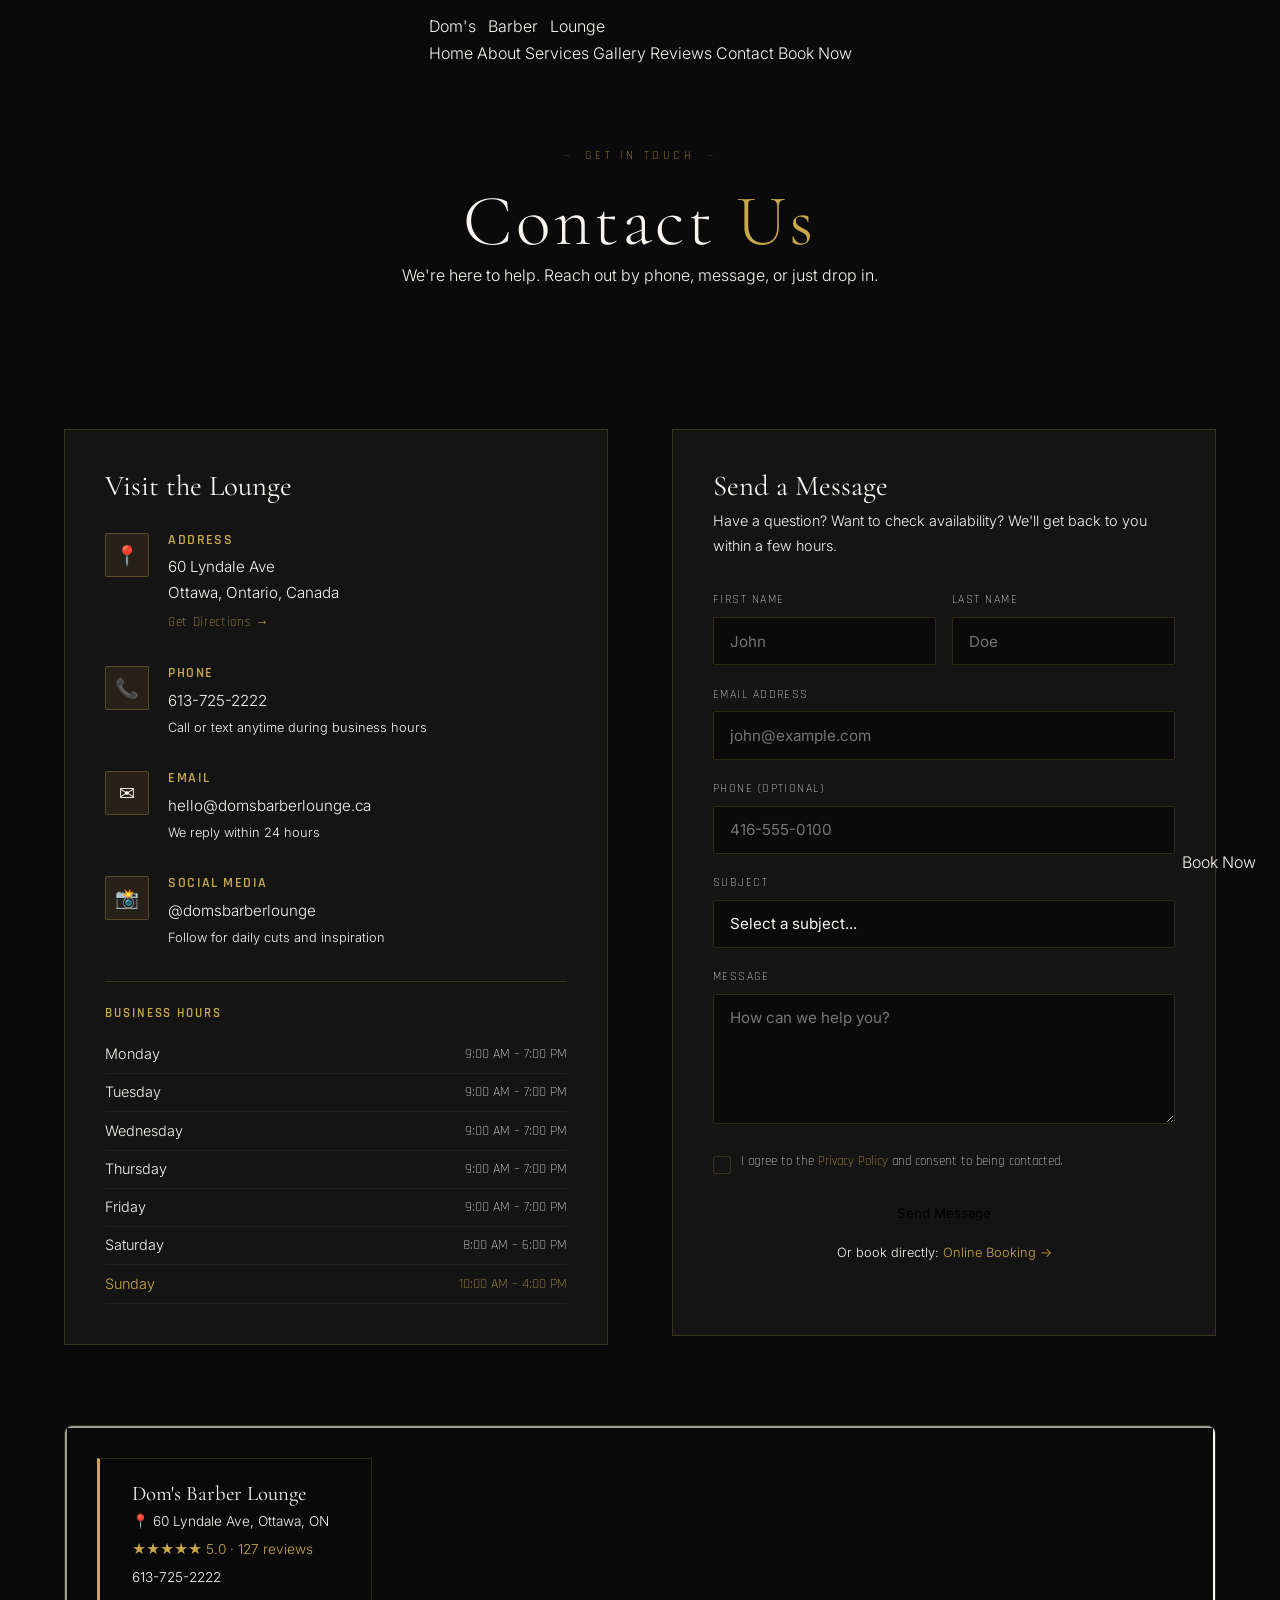
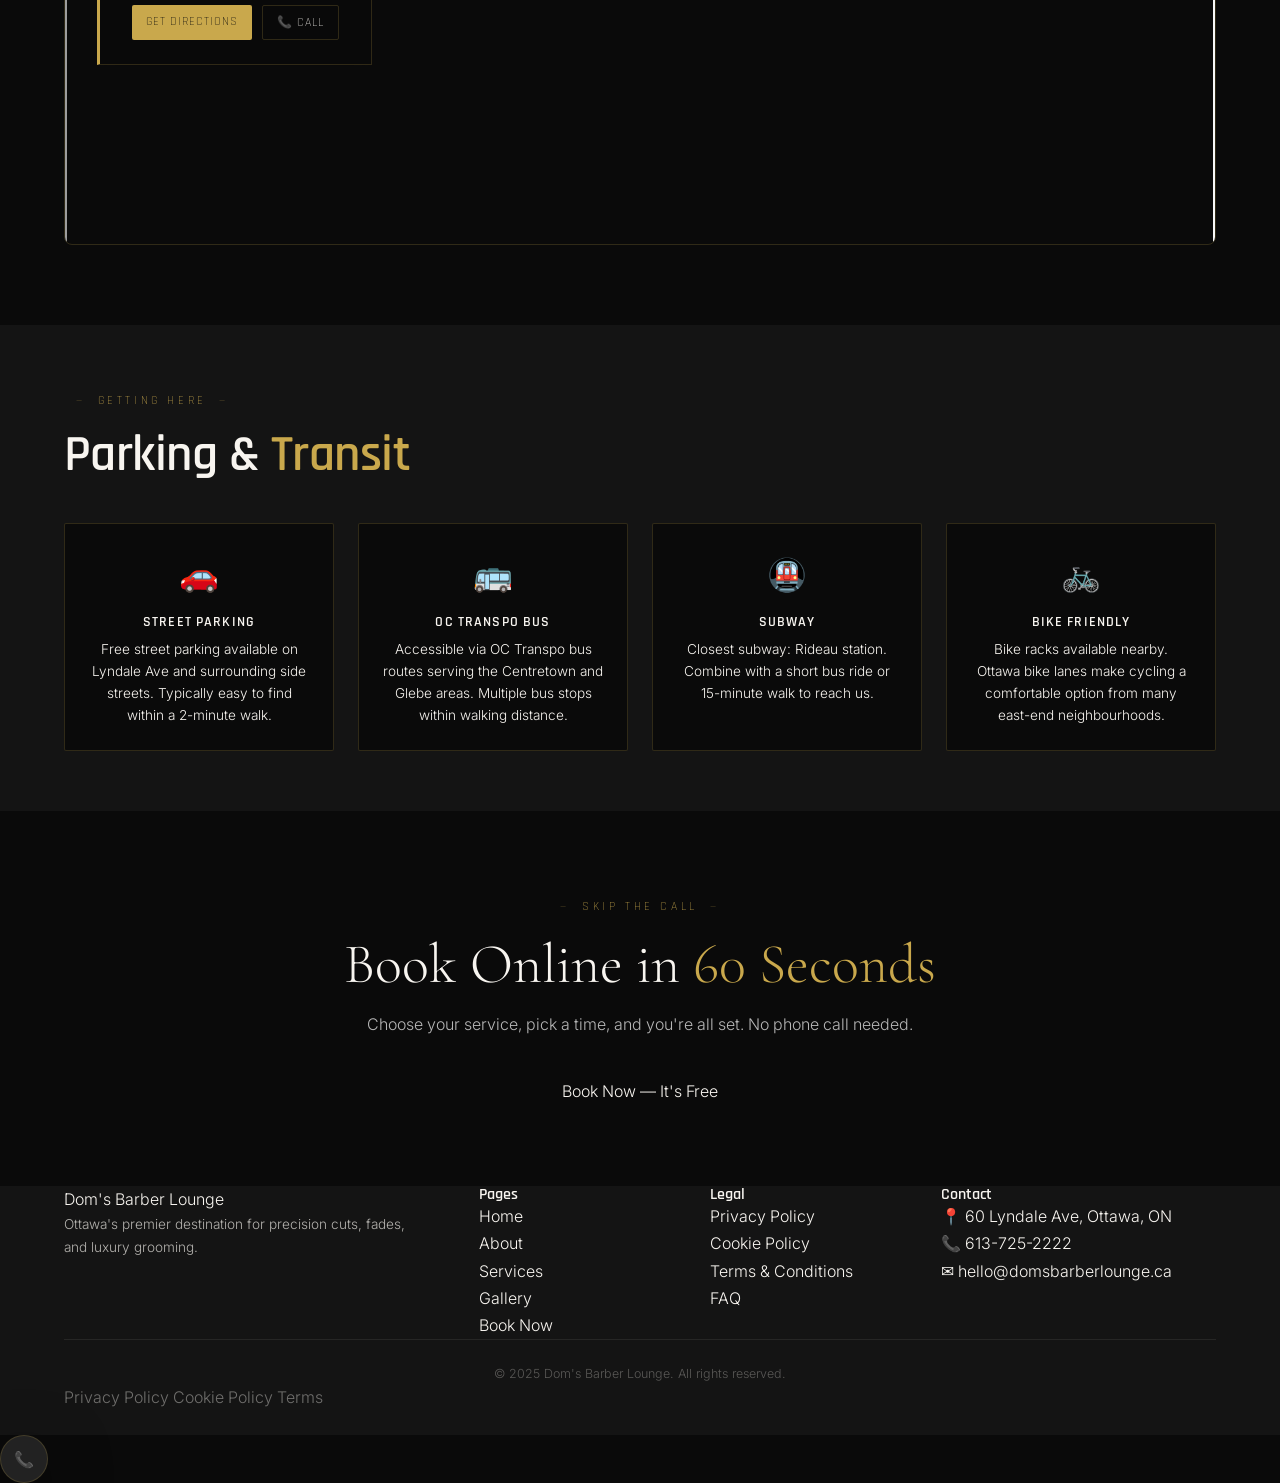
==== commit a9cebc48: "Update contact.html" ====
--- a/pages/contact.html
+++ b/pages/contact.html
@@ -3,8 +3,8 @@
 <head>
 <meta charset="UTF-8">
 <meta name="viewport" content="width=device-width, initial-scale=1.0">
-<title>Contact – Dom's Barber Lounge | 60 Lyndale Ave Toronto</title>
-<meta name="description" content="Contact Dom's Barber Lounge at 60 Lyndale Ave, Toronto. Call 613-725-2222, send a message, or get directions. Book online anytime.">
+<title>Contact – Dom's Barber Lounge | 60 Lyndale Ave Ottawa</title>
+<meta name="description" content="Contact Dom's Barber Lounge at 60 Lyndale Ave, Ottawa. Call 613-725-2222, send a message, or get directions. Book online anytime.">
 <link rel="canonical" href="https://domsbarberlounge.ca/pages/contact.html">
 <link rel="preconnect" href="https://fonts.googleapis.com">
 <link rel="preconnect" href="https://fonts.gstatic.com" crossorigin>
@@ -100,8 +100,8 @@
             <div class="contact-icon">📍</div>
             <div class="contact-item-info">
               <h3>Address</h3>
-              <p>60 Lyndale Ave<br>Toronto, Ontario, Canada</p>
-              <a href="https://maps.google.com/?q=60+Lyndale+Ave+Toronto+Ontario" target="_blank" rel="noopener" style="display:inline-block;margin-top:.4rem;color:var(--gold);font-family:var(--font-heading);font-size:.8rem;letter-spacing:.05em">Get Directions →</a>
+              <p>60 Lyndale Ave<br>Ottawa, Ontario, Canada</p>
+              <a href="https://maps.google.com/?q=60+Lyndale+Ave+Ottawa+Ontario" target="_blank" rel="noopener" style="display:inline-block;margin-top:.4rem;color:var(--gold);font-family:var(--font-heading);font-size:.8rem;letter-spacing:.05em">Get Directions →</a>
             </div>
           </div>
           <div class="contact-item">
@@ -195,19 +195,19 @@
   <div class="container">
     <div class="map-container">
       <iframe
-        src="https://www.google.com/maps/embed?pb=!1m18!1m12!1m3!1d2884.9!2d-79.35!3d43.69!2m3!1f0!2f0!3f0!3m2!1i1024!2i768!4f13.1!3m3!1m2!1s0x0%3A0x0!2s60+Lyndale+Ave%2C+Toronto%2C+ON!5e0!3m2!1sen!2sca!4v1"
+        src="https://www.google.com/maps/embed?pb=!1m18!1m12!1m3!1d2884.9!2d-79.35!3d43.69!2m3!1f0!2f0!3f0!3m2!1i1024!2i768!4f13.1!3m3!1m2!1s0x0%3A0x0!2s60+Lyndale+Ave%2C+Ottawa%2C+ON!5e0!3m2!1sen!2sca!4v1"
         loading="lazy"
         referrerpolicy="no-referrer-when-downgrade"
         title="Dom's Barber Lounge location map"
-        aria-label="Map showing Dom's Barber Lounge at 60 Lyndale Ave Toronto">
+        aria-label="Map showing Dom's Barber Lounge at 60 Lyndale Ave Ottawa">
       </iframe>
       <div class="map-overlay-card">
         <h3>Dom's Barber Lounge</h3>
-        <p>📍 60 Lyndale Ave, Toronto, ON</p>
+        <p>📍 60 Lyndale Ave, Ottawa, ON</p>
         <p class="gold">★★★★★ 5.0 · 127 reviews</p>
         <p style="margin-top:.3rem">613-725-2222</p>
         <div class="map-actions">
-          <a href="https://maps.google.com/?q=60+Lyndale+Ave+Toronto+Ontario" target="_blank" rel="noopener" class="map-dir">Get Directions</a>
+          <a href="https://maps.google.com/?q=60+Lyndale+Ave+Ottawa+Ontario" target="_blank" rel="noopener" class="map-dir">Get Directions</a>
           <a href="tel:6137252222" class="map-call">📞 Call</a>
         </div>
       </div>
@@ -228,18 +228,18 @@
       </div>
       <div class="practical-card">
         <div class="icon">🚌</div>
-        <h3>TTC Bus</h3>
-        <p>Accessible via TTC bus routes serving the Leaside and East York areas. Multiple bus stops within walking distance.</p>
+        <h3>OC Transpo Bus</h3>
+        <p>Accessible via OC Transpo bus routes serving the Centretown and Glebe areas. Multiple bus stops within walking distance.</p>
       </div>
       <div class="practical-card">
         <div class="icon">🚇</div>
         <h3>Subway</h3>
-        <p>Closest subway: Eglinton station. Combine with a short bus ride or 15-minute walk to reach us.</p>
+        <p>Closest subway: Rideau station. Combine with a short bus ride or 15-minute walk to reach us.</p>
       </div>
       <div class="practical-card">
         <div class="icon">🚲</div>
         <h3>Bike Friendly</h3>
-        <p>Bike racks available nearby. Toronto bike lanes make cycling a comfortable option from many east-end neighbourhoods.</p>
+        <p>Bike racks available nearby. Ottawa bike lanes make cycling a comfortable option from many east-end neighbourhoods.</p>
       </div>
     </div>
   </div>
@@ -259,7 +259,7 @@
     <div class="footer-grid">
       <div class="footer-brand">
         <div class="footer-logo">Dom's <span>Barber</span> Lounge</div>
-        <p>Toronto's premier destination for precision cuts, fades, and luxury grooming.</p>
+        <p>Ottawa's premier destination for precision cuts, fades, and luxury grooming.</p>
       </div>
       <div class="footer-links"><h4>Pages</h4><ul>
         <li><a href="../index.html">Home</a></li>
@@ -275,7 +275,7 @@
         <li><a href="faq.html">FAQ</a></li>
       </ul></div>
       <div class="footer-contact"><h4>Contact</h4>
-        <p>📍 60 Lyndale Ave, Toronto, ON</p>
+        <p>📍 60 Lyndale Ave, Ottawa, ON</p>
         <p>📞 <a href="tel:6137252222">613-725-2222</a></p>
         <p>✉ hello@domsbarberlounge.ca</p>
       </div>
--- a/css/style.css
+++ b/css/style.css
@@ -1492,13 +1492,28 @@
   position: absolute;
   top: 16px;
   right: 16px;
-  font-size: 1.2rem;
+  font-size: 1.4rem;
   color: var(--white-dim);
   cursor: pointer;
-  padding: 4px 8px;
+  padding: 8px 12px;
   transition: color 0.2s;
+  background: none;
+  border: none;
+  z-index: 10;
+  line-height: 1;
+  pointer-events: all;
 }
 .exit-close:hover { color: var(--white); }
+.btn-text {
+  background: none;
+  border: none;
+  color: var(--text-muted);
+  cursor: pointer;
+  font-size: 0.85rem;
+  margin-top: 0.5rem;
+  text-decoration: underline;
+  pointer-events: all;
+}
 
 /* ── SOCIAL PROOF NOTIFICATION ── */
 .social-proof {
